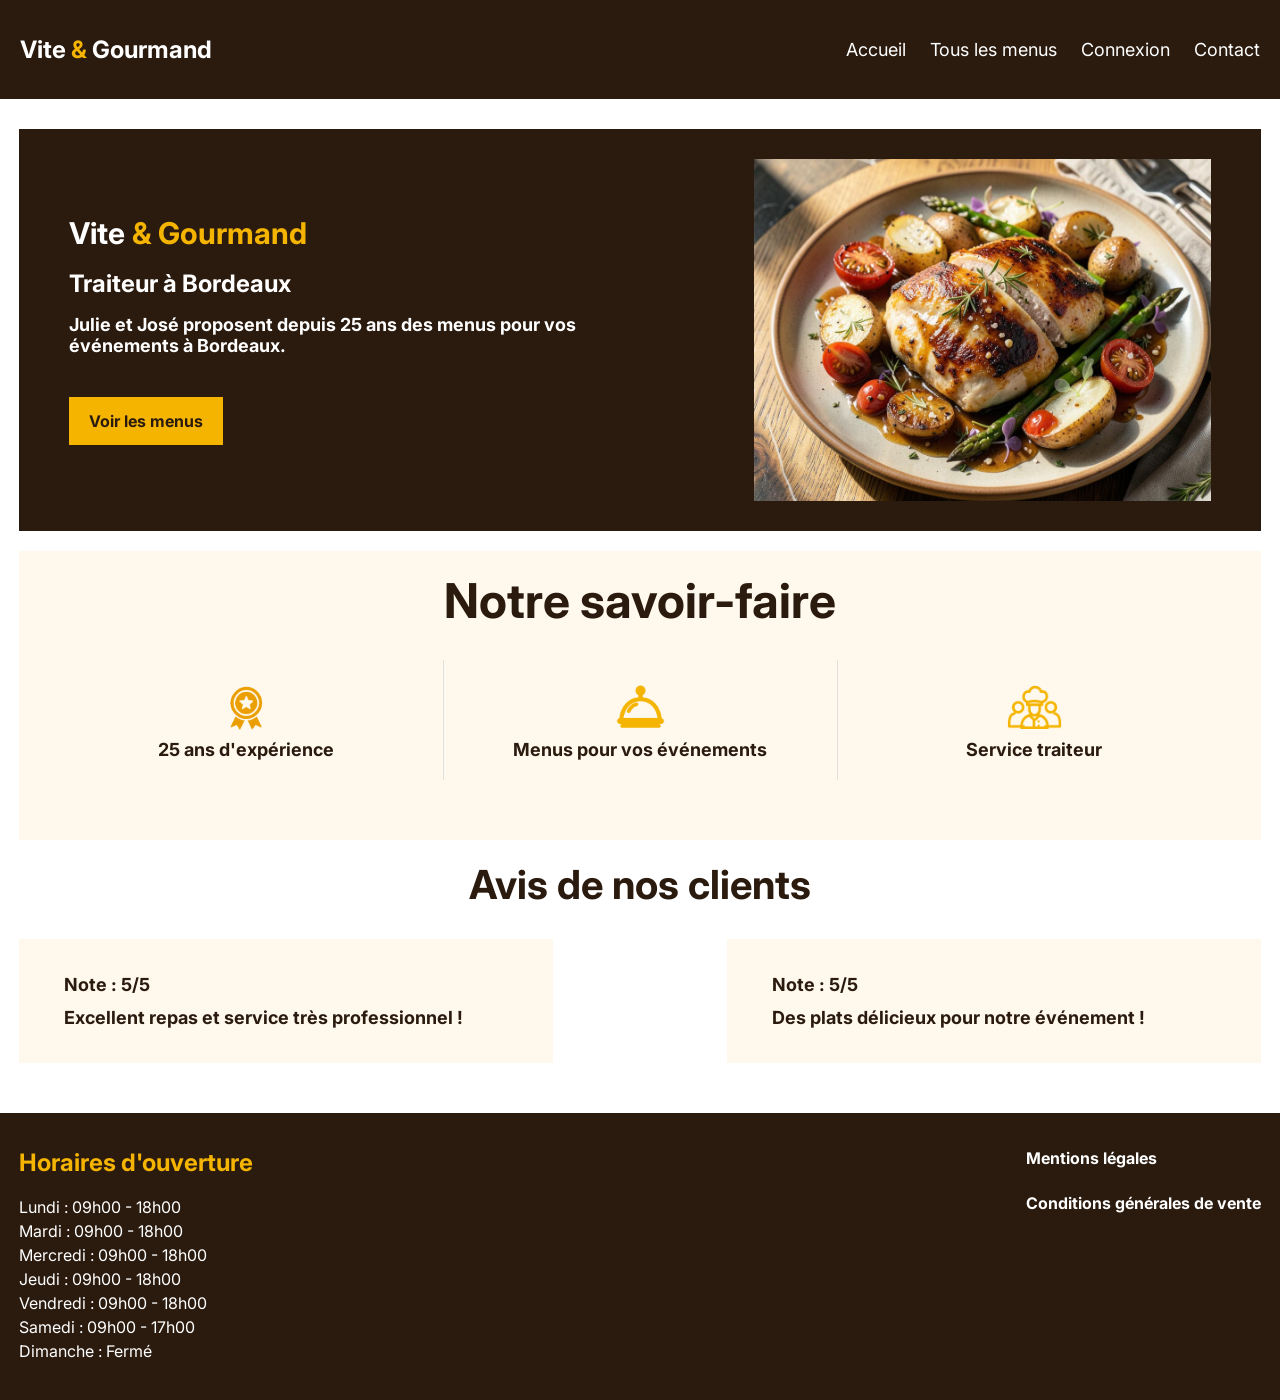
==== site-web/index.html @ 867ad787 "Ajout des pages accueil, menus et detail menu responsive" ====
<!DOCTYPE html>
<html lang="fr">

<head>
    <meta charset="UTF-8">
    <meta name="viewport" content="width=device-width, initial-scale=1.0">
    <meta name="description" content="Vite & Gourmand, traiteur à Bordeaux. Découvrez nos menus pour vos événements, préparés avec 25 ans d'expérience.">

    <title>Accueil Vite & Gourmand</title>

    <link rel="stylesheet" href="https://fonts.googleapis.com/css2?family=Inter:wght@400;500;700">
    <link rel="stylesheet" href="./assets/css/style.css">
</head>

<body class="page-accueil">

    <!-- En-tête du site -->
    <header>

        <a href="index.html">
            Vite <span class="texte-dore">&</span> Gourmand
        </a>

        <!-- Navigation sur ordinateur -->
        <nav class="navigation-pc" aria-label="Navigation principale">
            <ul>
                <li><a href="index.html">Accueil</a></li>
                <li><a href="menus.html">Tous les menus</a></li>
                <li><a href="connexion.html">Connexion</a></li>
                <li><a href="contact.html">Contact</a></li>
            </ul>
        </nav>

        <!-- Menu réservé au mobile -->
        <details class="menu-mobile">
            <summary>☰ Menu</summary>

            <nav aria-label="Navigation mobile">
                <ul>
                    <li><a href="index.html">Accueil</a></li>
                    <li><a href="menus.html">Tous les menus</a></li>
                    <li><a href="connexion.html">Connexion</a></li>
                    <li><a href="contact.html">Contact</a></li>
                </ul>
            </nav>
        </details>

    </header>


    <!-- Contenu principal -->
    <main id="contenu-principal">

        <!-- Présentation de l'entreprise -->
        <section class="presentation">

            <!-- Image prévue pour le fond mobile -->
            <img
                class="fond-presentation-mobile"
                src="assets/images/buffet-fond.png"
                alt=""
            >

            <div class="presentation-texte">

                <h1>
                    Vite <span class="texte-dore">&amp; Gourmand</span>
                </h1>

                <p class="sous-titre">
                    Traiteur à Bordeaux
                </p>

                <p class="description">
                    Julie et José proposent depuis 25 ans des menus
                    pour vos événements à Bordeaux.
                </p>

                <a href="menus.html">Voir les menus</a>

            </div>

            <!-- Photo affichée sur ordinateur -->
            <img
                class="photo-accueil-pc"
                src="assets/images/plat-accueil.png"
                alt="Poulet rôti accompagné de légumes et de pommes de terre"
            >

        </section>


        <!-- Grande photo du buffet sur mobile -->
        <img
            class="photo-buffet-mobile"
            src="assets/images/buffet-traiteur.png"
            alt="Buffet traiteur préparé pour une réception"
        >


        <!-- Notre savoir-faire -->
        <section class="savoir-faire">

            <h2>Notre savoir-faire</h2>

            <ul class="savoir-faire-liste">

                <li>
                    <img
                        src="assets/images/Médaille dorée.png"
                        alt=""
                    >
                    <p>25 ans d'expérience</p>
                </li>

                <li class="separateur">
                    <img
                        src="assets/images/icone_menus_evenements.png"
                        alt=""
                    >
                    <p>Menus pour vos événements</p>
                </li>

                <li class="separateur">
                    <img
                        src="assets/images/icone_service_traiteur.png"
                        alt=""
                    >
                    <p>Service traiteur</p>
                </li>

            </ul>

        </section>


        <!-- Avis des clients -->
        <section class="avis-clients">

            <h2>Avis de nos clients</h2>

            <div class="liste-avis">

                <article class="avis">

                    <p>Note : 5/5</p>

                    <blockquote>
                        <p>
                            Excellent repas et service très professionnel !
                        </p>
                    </blockquote>

                </article>

                <article class="avis">

                    <p>Note : 5/5</p>

                    <blockquote>
                        <p>
                            Des plats délicieux pour notre événement !
                        </p>
                    </blockquote>

                </article>

            </div>

        </section>

    </main>


    <!-- Pied de page -->
    <footer>

        <div class="footer-contenu">

            <section>

                <h2>Horaires d'ouverture</h2>

                <ul>
                    <li>Lundi : 09h00 - 18h00</li>
                    <li>Mardi : 09h00 - 18h00</li>
                    <li>Mercredi : 09h00 - 18h00</li>
                    <li>Jeudi : 09h00 - 18h00</li>
                    <li>Vendredi : 09h00 - 18h00</li>
                    <li>Samedi : 09h00 - 17h00</li>
                    <li>Dimanche : Fermé</li>
                </ul>

            </section>

            <div class="informations-legales">

                <p>
                    <a href="mentions-legales.html">
                        Mentions légales
                    </a>
                </p>

                <p>
                    <a href="conditions-generales-de-vente.html">
                        Conditions générales de vente
                    </a>
                </p>

            </div>

        </div>

    </footer>

</body>
</html>
---- site-web/assets/css/style.css ----
/* Réglages de base */

* {
    margin: 0;
    padding: 0;
    box-sizing: border-box;
}

body {
    font-family: "Inter", Arial, sans-serif;
    color: #2B1B0F;
}


/* En-tête et navigation */

header {
    background-color: #2B1B0F;
    display: flex;
    justify-content: space-between;
    align-items: center;
    padding: 35px 20px;
}

header a {
    color: #FFFFFF;
    text-decoration: none;
}

header > a {
    font-size: 24px;
    font-weight: bold;
}

header nav ul {
    display: flex;
    list-style: none;
    gap: 24px;
}

header nav a {
    font-size: 18px;
}


/* Largeur du contenu de l'accueil */

main {
    width: 97%;
    max-width: 1600px;
    margin: 0 auto;
}


/* Couleur dorée utilisée dans les titres */

.texte-dore {
    color: #F4B400;
}


/* Présentation de l'entreprise */

.presentation {
    background-color: #2B1B0F;
    color: #FFFFFF;
    display: flex;
    justify-content: space-between;
    align-items: center;
    gap: 30px;
    margin: 30px 0 20px;
    padding: 30px 50px;
}

.presentation-texte {
    width: 47%;
}

.presentation-texte h1 {
    font-size: 30px;
    margin-bottom: 18px;
}

.presentation-texte p {
    font-size: 18px;
    margin-bottom: 16px;
}

.presentation-texte .sous-titre {
    font-size: 24px;
    font-weight: bold;
}

.presentation-texte .description {
    font-size: 18px;
    font-weight: bold;
}

.presentation-texte a {
    display: inline-block;
    background-color: #F4B400;
    color: #2B1B0F;
    text-decoration: none;
    padding: 14px 20px;
    font-weight: bold;
    margin-top: 25px;
}

.presentation img {
    width: 40%;
    max-width: 520px;
    aspect-ratio: 4 / 3;
    object-fit: cover;
}


/* Les trois points forts */

.savoir-faire {
    background-color: #FFF8ED;
    margin: 0 0 20px;
    padding: 20px 30px 60px;
}

.savoir-faire h2 {
    color: #2B1B0F;
    font-size: 48px;
    text-align: center;
    margin-bottom: 30px;
}

.savoir-faire-liste {
    display: flex;
    list-style: none;
}

.savoir-faire-liste li {
    width: 33.33%;
    text-align: center;
    font-size: 18px;
    font-weight: bold;
    padding: 20px 10px;
}

.savoir-faire-liste img {
    width: 55px;
    height: auto;
}

.savoir-faire-liste .separateur {
    border-left: 1px solid #E0E0E0;
}


/* Avis des clients */

.avis-clients {
    margin: 20px 0 50px;
}

.avis-clients h2 {
    color: #2B1B0F;
    font-size: 40px;
    text-align: center;
    margin-bottom: 30px;
}

.liste-avis {
    display: flex;
    justify-content: space-between;
}

.avis {
    background-color: #FFF8ED;
    width: 43%;
    padding: 35px 45px;
}

.avis p {
    font-size: 18px;
    font-weight: bold;
}

.avis blockquote {
    margin-top: 12px;
}


/* Pied de page */

footer {
    background-color: #2B1B0F;
    color: #FFFFFF;
    padding: 35px 0;
}

.footer-contenu {
    width: 97%;
    max-width: 1600px;
    margin: 0 auto;
    display: flex;
    justify-content: space-between;
    align-items: flex-start;
    gap: 30px;
}

footer h2 {
    color: #F4B400;
    font-size: 24px;
    margin-bottom: 20px;
}

footer ul {
    list-style: none;
}

footer li {
    margin-bottom: 4px;
}

footer a {
    color: #FFFFFF;
    text-decoration: none;
    font-weight: bold;
}

.informations-legales p {
    margin-bottom: 25px;
}


/* Éléments mobiles cachés sur ordinateur */

.page-accueil header .menu-mobile {
    display: none;
}

.page-accueil .presentation img.fond-presentation-mobile {
    display: none;
}

.page-accueil .photo-buffet-mobile {
    display: none;
}


/* Version mobile de la page d'accueil */

@media screen and (max-width: 768px) {

    /* Header mobile */

    .page-accueil header {
        width: 94%;
        margin: 14px auto 0;
        padding: 22px 14px;
        border-radius: 16px;
        position: relative;
    }

    .page-accueil header > a {
        font-size: 22px;
    }

    .page-accueil header .navigation-pc {
        display: none;
    }

    .page-accueil header .menu-mobile {
        display: block;
        color: #FFFFFF;
    }

    .page-accueil .menu-mobile summary {
        font-size: 17px;
        list-style: none;
        cursor: pointer;
    }

    .page-accueil .menu-mobile nav {
        position: absolute;
        top: 100%;
        right: 0;
        width: 200px;
        background-color: #2B1B0F;
        padding: 18px;
        border-radius: 12px;
    }

    .page-accueil .menu-mobile nav ul {
        flex-direction: column;
        gap: 14px;
    }


    /* Largeur du contenu mobile */

    .page-accueil main {
        width: 100%;
        max-width: none;
    }


    /* Présentation avec la photo en fond */

    .page-accueil .presentation {
        display: block;
        width: 94%;
        margin: 24px auto 20px;
        padding: 24px 16px;
        border-radius: 16px;
        background-color: #2B1B0F;
        background-image: url("../images/buffet-fond.png");
        background-size: cover;
        background-position: center;
    }

    .page-accueil .presentation-texte {
        width: 100%;
        padding: 8px;
        background-color: rgba(43, 27, 15, 0.35);
        border-radius: 8px;
    }

    .page-accueil .presentation-texte h1 {
        font-size: 28px;
        margin-bottom: 14px;
    }

    .page-accueil .presentation-texte .sous-titre {
        font-size: 20px;
        font-weight: 400;
        margin-bottom: 18px;
    }

    .page-accueil .presentation-texte .description {
        font-size: 17px;
        font-weight: bold;
        margin-bottom: 20px;
    }

    .page-accueil .presentation-texte a {
        display: block;
        width: 100%;
        margin-top: 20px;
        padding: 14px 8px;
        border-radius: 14px;
        text-align: center;
        font-size: 20px;
    }

    .page-accueil .presentation img.photo-accueil-pc {
        display: none;
    }


    /* Grande photo du buffet */

    .page-accueil .photo-buffet-mobile {
        display: block;
        width: 94%;
        max-width: 100%;
        height: auto;
        margin: 0 auto 20px;
        border-radius: 16px;
    }


    /* Notre savoir-faire sur mobile */

    .page-accueil .savoir-faire {
        margin: 0;
        padding: 20px 3% 30px;
    }

    .page-accueil .savoir-faire h2 {
        color: #000000;
        font-size: 32px;
        text-align: left;
        margin-bottom: 18px;
    }

    .page-accueil .savoir-faire-liste {
        flex-direction: column;
        gap: 20px;
    }

    .page-accueil .savoir-faire-liste li {
        display: flex;
        align-items: center;
        width: 100%;
        gap: 14px;
        padding: 20px 14px;
        background-color: #F4F4F4;
        border-radius: 14px;
        text-align: left;
        font-size: 19px;
    }

    .page-accueil .savoir-faire-liste img {
        width: 40px;
        height: auto;
    }

    .page-accueil .savoir-faire-liste .separateur {
        border-left: none;
    }


    /* Avis des clients sur mobile */

    .page-accueil .avis-clients {
        margin: 0;
        padding: 12px 3% 30px;
        background-color: #FFF8ED;
    }

    .page-accueil .avis-clients h2 {
        color: #000000;
        font-size: 27px;
        text-align: left;
        margin-bottom: 16px;
    }

    .page-accueil .liste-avis {
        flex-direction: column;
        gap: 18px;
    }

    .page-accueil .avis {
        width: 100%;
        background-color: #F4F4F4;
        padding: 20px 16px;
        border-radius: 14px;
    }

    .page-accueil .avis p {
        font-size: 16px;
    }


    /* Pied de page sur mobile */

    .page-accueil footer {
        padding: 28px 0;
    }

    .page-accueil .footer-contenu {
        width: 86%;
        flex-direction: column;
        gap: 24px;
    }

    .page-accueil .footer-contenu section {
        width: 100%;
        padding-bottom: 24px;
        border-bottom: 1px solid #FFFFFF;
    }

    .page-accueil footer h2 {
        font-size: 22px;
        margin-bottom: 16px;
    }

    .page-accueil footer li {
        font-size: 17px;
        margin-bottom: 4px;
    }

    .page-accueil .informations-legales p {
        font-size: 17px;
        margin-bottom: 24px;
    }

    .page-accueil .informations-legales a {
        font-weight: 400;
    }

}
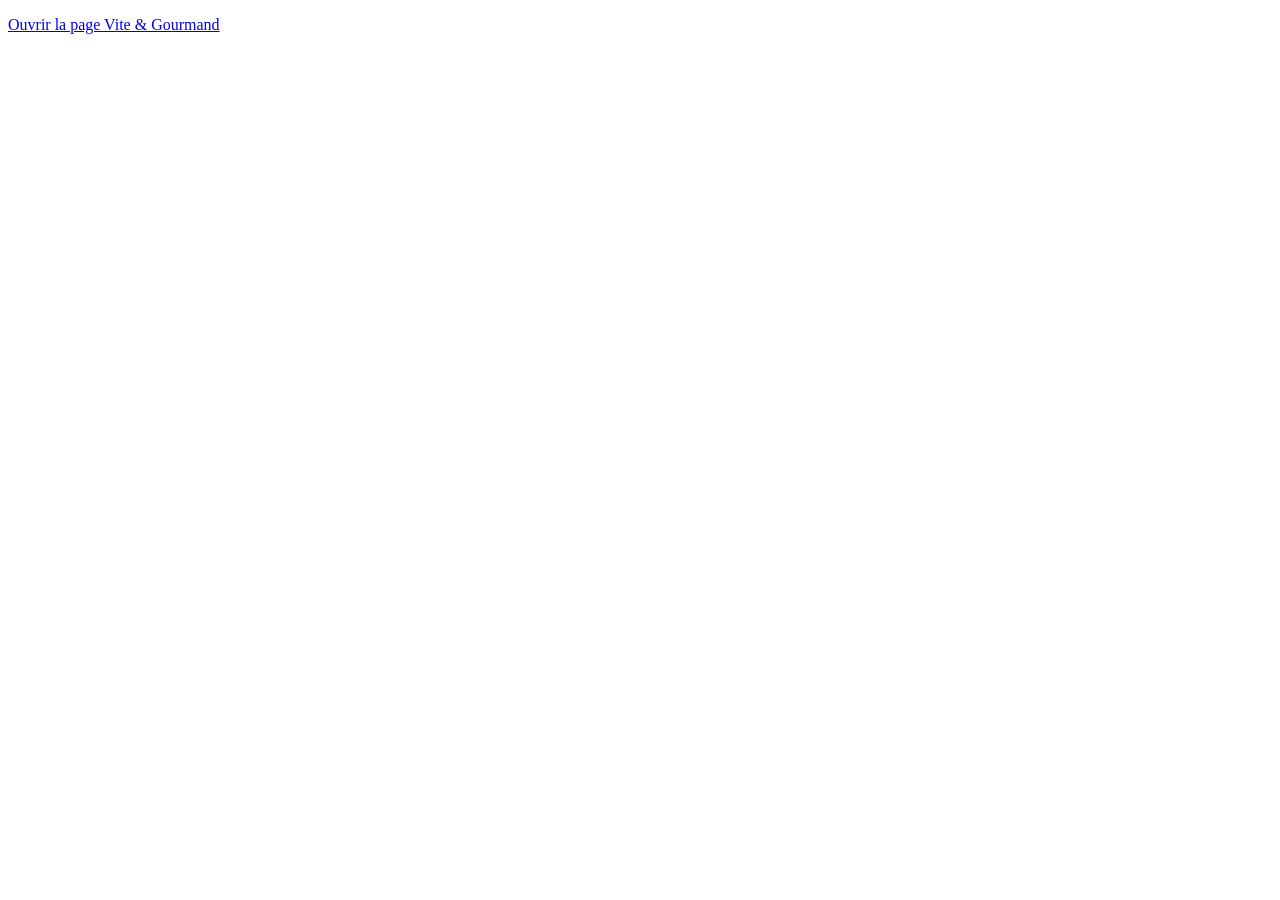
==== commit 9a71ddcc: "Finalisation du site Vite et Gourmand" ====
--- a/site-web/index.html
+++ b/site-web/index.html
@@ -1,218 +1,13 @@
-
 <!DOCTYPE html>
 <html lang="fr">
-
 <head>
     <meta charset="UTF-8">
     <meta name="viewport" content="width=device-width, initial-scale=1.0">
-    <meta name="description" content="Vite & Gourmand, traiteur à Bordeaux. Découvrez nos menus pour vos événements, préparés avec 25 ans d'expérience.">
-
-    <title>Accueil Vite & Gourmand</title>
-
-    <link rel="stylesheet" href="https://fonts.googleapis.com/css2?family=Inter:wght@400;500;700">
-    <link rel="stylesheet" href="./assets/css/style.css">
+    <title>Vite &amp; Gourmand</title>
+    <meta http-equiv="refresh" content="0;url=index.php">
 </head>
-
-<body class="page-accueil">
-
-    <!-- En-tête du site -->
-    <header>
-
-        <a href="index.html">
-            Vite <span class="texte-dore">&</span> Gourmand
-        </a>
-
-        <!-- Navigation sur ordinateur -->
-        <nav class="navigation-pc" aria-label="Navigation principale">
-            <ul>
-                <li><a href="index.html">Accueil</a></li>
-                <li><a href="menus.html">Tous les menus</a></li>
-                <li><a href="connexion.html">Connexion</a></li>
-                <li><a href="contact.html">Contact</a></li>
-            </ul>
-        </nav>
-
-        <!-- Menu réservé au mobile -->
-        <details class="menu-mobile">
-            <summary>☰ Menu</summary>
-
-            <nav aria-label="Navigation mobile">
-                <ul>
-                    <li><a href="index.html">Accueil</a></li>
-                    <li><a href="menus.html">Tous les menus</a></li>
-                    <li><a href="connexion.html">Connexion</a></li>
-                    <li><a href="contact.html">Contact</a></li>
-                </ul>
-            </nav>
-        </details>
-
-    </header>
-
-
-    <!-- Contenu principal -->
-    <main id="contenu-principal">
-
-        <!-- Présentation de l'entreprise -->
-        <section class="presentation">
-
-            <!-- Image prévue pour le fond mobile -->
-            <img
-                class="fond-presentation-mobile"
-                src="assets/images/buffet-fond.png"
-                alt=""
-            >
-
-            <div class="presentation-texte">
-
-                <h1>
-                    Vite <span class="texte-dore">&amp; Gourmand</span>
-                </h1>
-
-                <p class="sous-titre">
-                    Traiteur à Bordeaux
-                </p>
-
-                <p class="description">
-                    Julie et José proposent depuis 25 ans des menus
-                    pour vos événements à Bordeaux.
-                </p>
-
-                <a href="menus.html">Voir les menus</a>
-
-            </div>
-
-            <!-- Photo affichée sur ordinateur -->
-            <img
-                class="photo-accueil-pc"
-                src="assets/images/plat-accueil.png"
-                alt="Poulet rôti accompagné de légumes et de pommes de terre"
-            >
-
-        </section>
-
-
-        <!-- Grande photo du buffet sur mobile -->
-        <img
-            class="photo-buffet-mobile"
-            src="assets/images/buffet-traiteur.png"
-            alt="Buffet traiteur préparé pour une réception"
-        >
-
-
-        <!-- Notre savoir-faire -->
-        <section class="savoir-faire">
-
-            <h2>Notre savoir-faire</h2>
-
-            <ul class="savoir-faire-liste">
-
-                <li>
-                    <img
-                        src="assets/images/Médaille dorée.png"
-                        alt=""
-                    >
-                    <p>25 ans d'expérience</p>
-                </li>
-
-                <li class="separateur">
-                    <img
-                        src="assets/images/icone_menus_evenements.png"
-                        alt=""
-                    >
-                    <p>Menus pour vos événements</p>
-                </li>
-
-                <li class="separateur">
-                    <img
-                        src="assets/images/icone_service_traiteur.png"
-                        alt=""
-                    >
-                    <p>Service traiteur</p>
-                </li>
-
-            </ul>
-
-        </section>
-
-
-        <!-- Avis des clients -->
-        <section class="avis-clients">
-
-            <h2>Avis de nos clients</h2>
-
-            <div class="liste-avis">
-
-                <article class="avis">
-
-                    <p>Note : 5/5</p>
-
-                    <blockquote>
-                        <p>
-                            Excellent repas et service très professionnel !
-                        </p>
-                    </blockquote>
-
-                </article>
-
-                <article class="avis">
-
-                    <p>Note : 5/5</p>
-
-                    <blockquote>
-                        <p>
-                            Des plats délicieux pour notre événement !
-                        </p>
-                    </blockquote>
-
-                </article>
-
-            </div>
-
-        </section>
-
-    </main>
-
-
-    <!-- Pied de page -->
-    <footer>
-
-        <div class="footer-contenu">
-
-            <section>
-
-                <h2>Horaires d'ouverture</h2>
-
-                <ul>
-                    <li>Lundi : 09h00 - 18h00</li>
-                    <li>Mardi : 09h00 - 18h00</li>
-                    <li>Mercredi : 09h00 - 18h00</li>
-                    <li>Jeudi : 09h00 - 18h00</li>
-                    <li>Vendredi : 09h00 - 18h00</li>
-                    <li>Samedi : 09h00 - 17h00</li>
-                    <li>Dimanche : Fermé</li>
-                </ul>
-
-            </section>
-
-            <div class="informations-legales">
-
-                <p>
-                    <a href="mentions-legales.html">
-                        Mentions légales
-                    </a>
-                </p>
-
-                <p>
-                    <a href="conditions-generales-de-vente.html">
-                        Conditions générales de vente
-                    </a>
-                </p>
-
-            </div>
-
-        </div>
-
-    </footer>
+<body>
+    <p><a href="index.php">Ouvrir la page Vite &amp; Gourmand</a></p>
 
 </body>
 </html>
